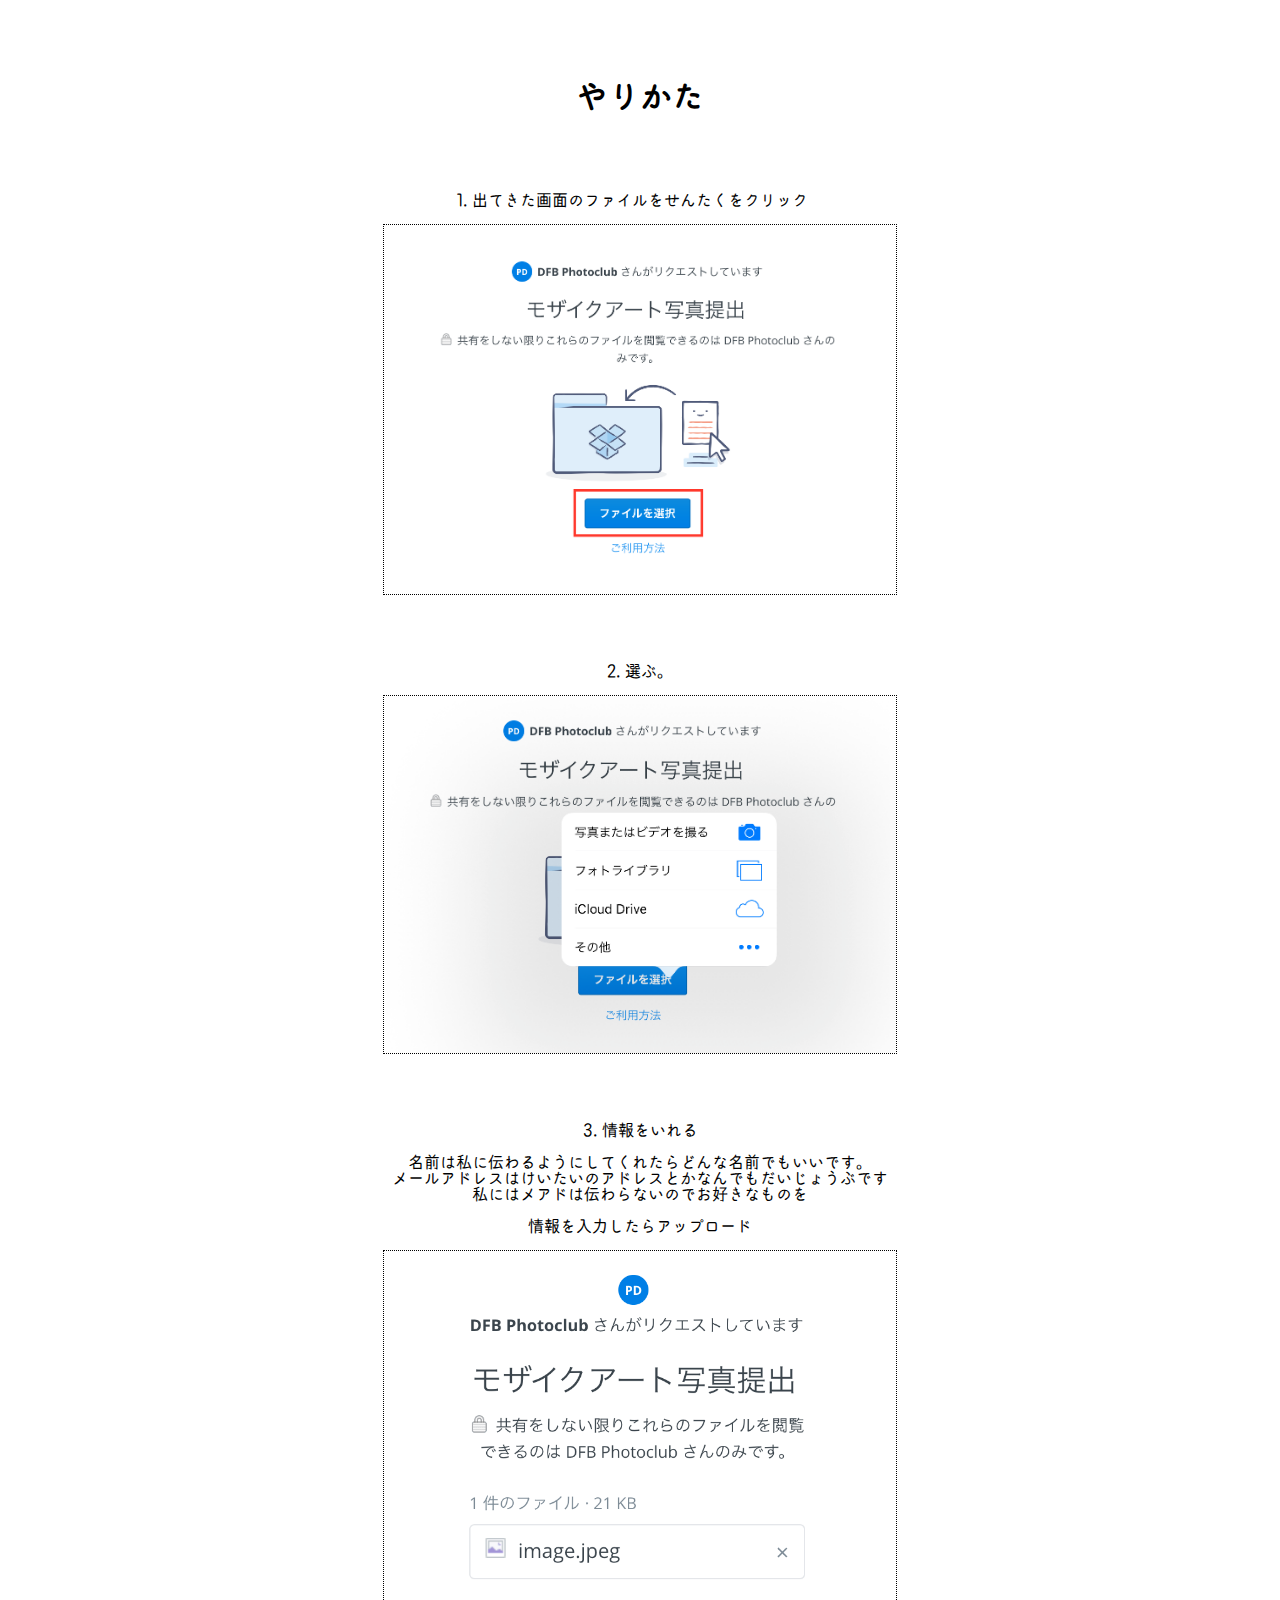
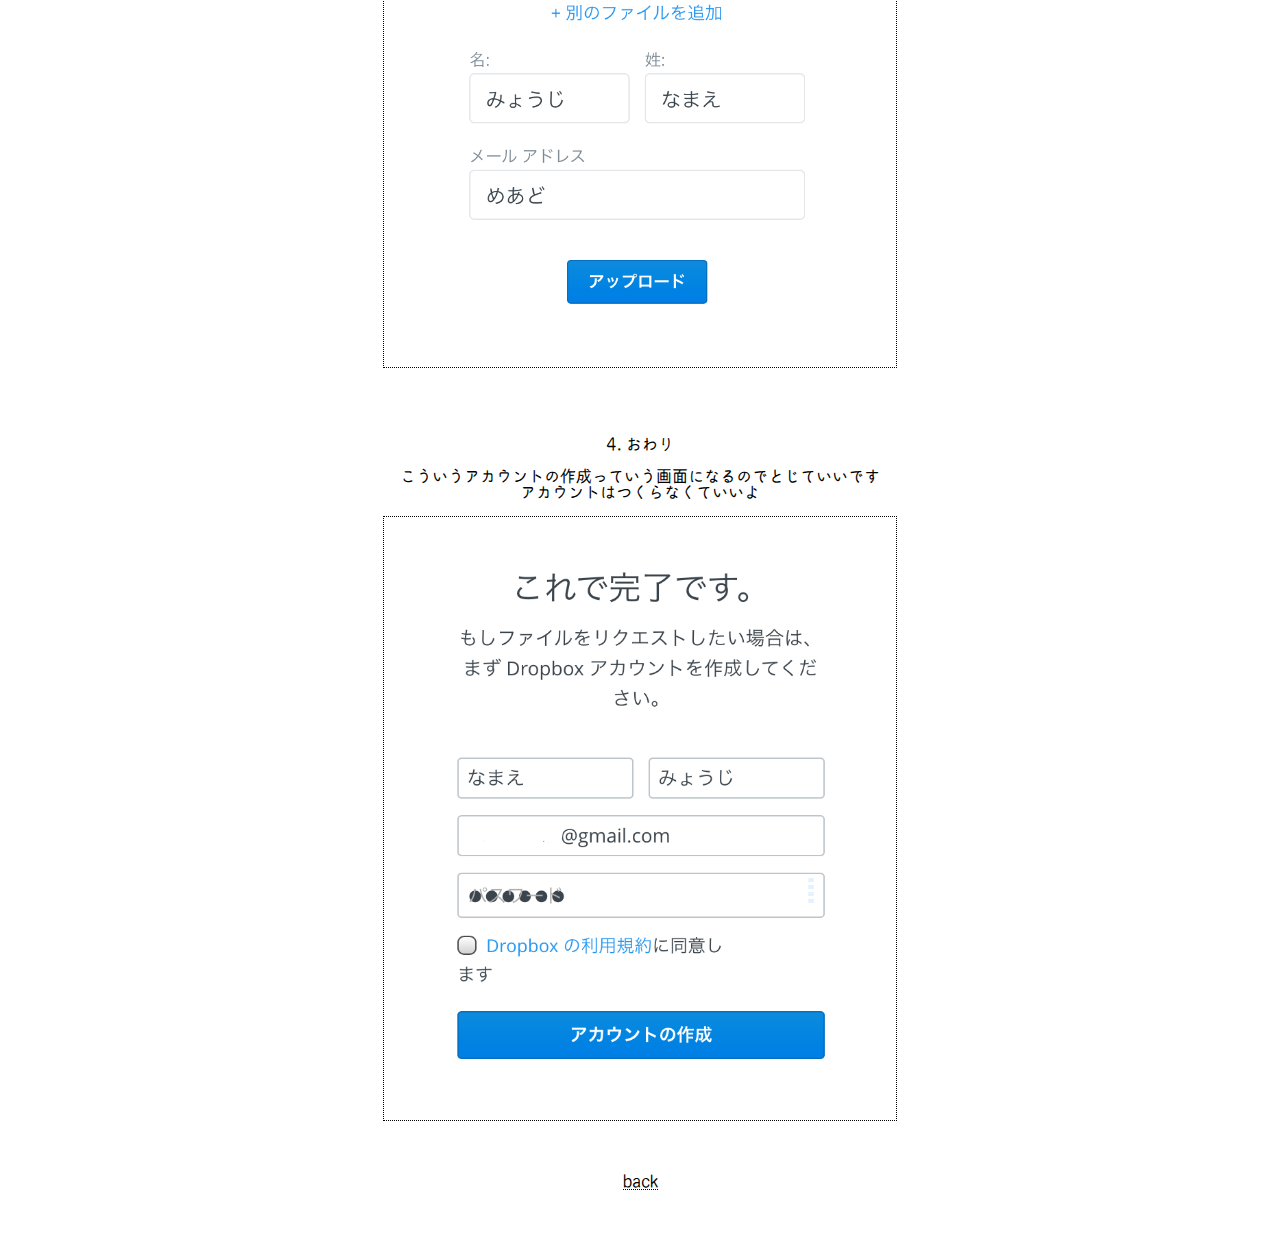
==== ex.html @ cfdd1762 "2" ====
<!DOCTYPE html>
<html lang="ja">
<head>
    <meta charset="UTF-8">
    <title>photoclub</title>
    <link rel="stylesheet" href="style.css">
</head>
<body>
    <h1 class="title">やりかた</h1>
    
    <div class="content">
    <p>1. 出てきた画面のファイルをせんたくをクリック！</p>
    <img src="./ex1.png" alt="" class="ex">
    <p>2. 選ぶ。</p>
    <img src="./ex2.png" alt="" class="ex">
    <p>3. 情報をいれる</p>
    <p>名前は私に伝わるようにしてくれたらどんな名前でもいいです。<br>
    メールアドレスはけいたいのアドレスとかなんでもだいじょうぶです<br>
    私にはメアドは伝わらないのでお好きなものを</p>
    <p>情報を入力したらアップロード</p>
    <img src="./ex3.png" alt="" class="ex">
    <p>4. おわり</p>
    <p>こういうアカウントの作成っていう画面になるのでとじていいです<br>
    アカウントはつくらなくていいよ</p>
    <img src="./ex4.png" alt="" class="ex">
    </div>
    
    <a href="./index.html" class="button">back</a>
    <p>&nbsp;</p>
</body>
</html>
---- style.css ----
body {
    width: 100%;
    height: 100%;
    margin: 0;
    text-align: center;
    font-family: 'marugame';
}

@font-face {
    font-family: 'marugame';
    src: url('./font.eot');
    src: url('./font.eot?#iefix') format('embedded-opentype'),
        url('./font.woff') format('woff'), url('./font.ttf') format('truetype');
    font-weight: normal;
    font-style: normal;
}

.button1{
    margin-right: 5px;
    margin-top: 50px;
}

h1{
    margin-top: 80px;
}

h2{
    margin-top: 50px;
}

.text {
    margin-top: 50px;
}

.img img {
    width: 60%;
}

.img {
    margin-top: 50px;
    margin-bottom: 50px;
}

.link{
    margin-bottom: 100px;
}

a{
    text-decoration: none;
    color: #000;
    border-bottom: #000 dotted 1px;
}

a:hover{
    color: #9f9f9f;
    transition: 1s;
    border-bottom: #9f9f9f dotted 1px;
}




.logh1{
    margin-bottom: 80px;
}

#box{
    width: 80%;
    margin: 0 auto;
    margin-top: 50px;
}

.logimg{
    width: 50%;
    float: left;
}

.logimg img{
    width: 100%;
}

.logtext{
    width: 40%;
    float: right;
    text-align: left;
    padding-left: 10%;
}



@media screen and (max-width: 720px) {
    
    .logh1{
    margin-bottom: 80px;
}



.logimg{
    width: 100%;
    margin: 0 auto;
}



.logtext{
    width: 100%;
    text-align: center;
}
}

.title{
    margin-bottom: 80px;
}


.ex{
    width: 40%;
    border: 1px dotted #000;
    margin-bottom: 50px;
}

.button{
    margin-bottom: 100px;
}
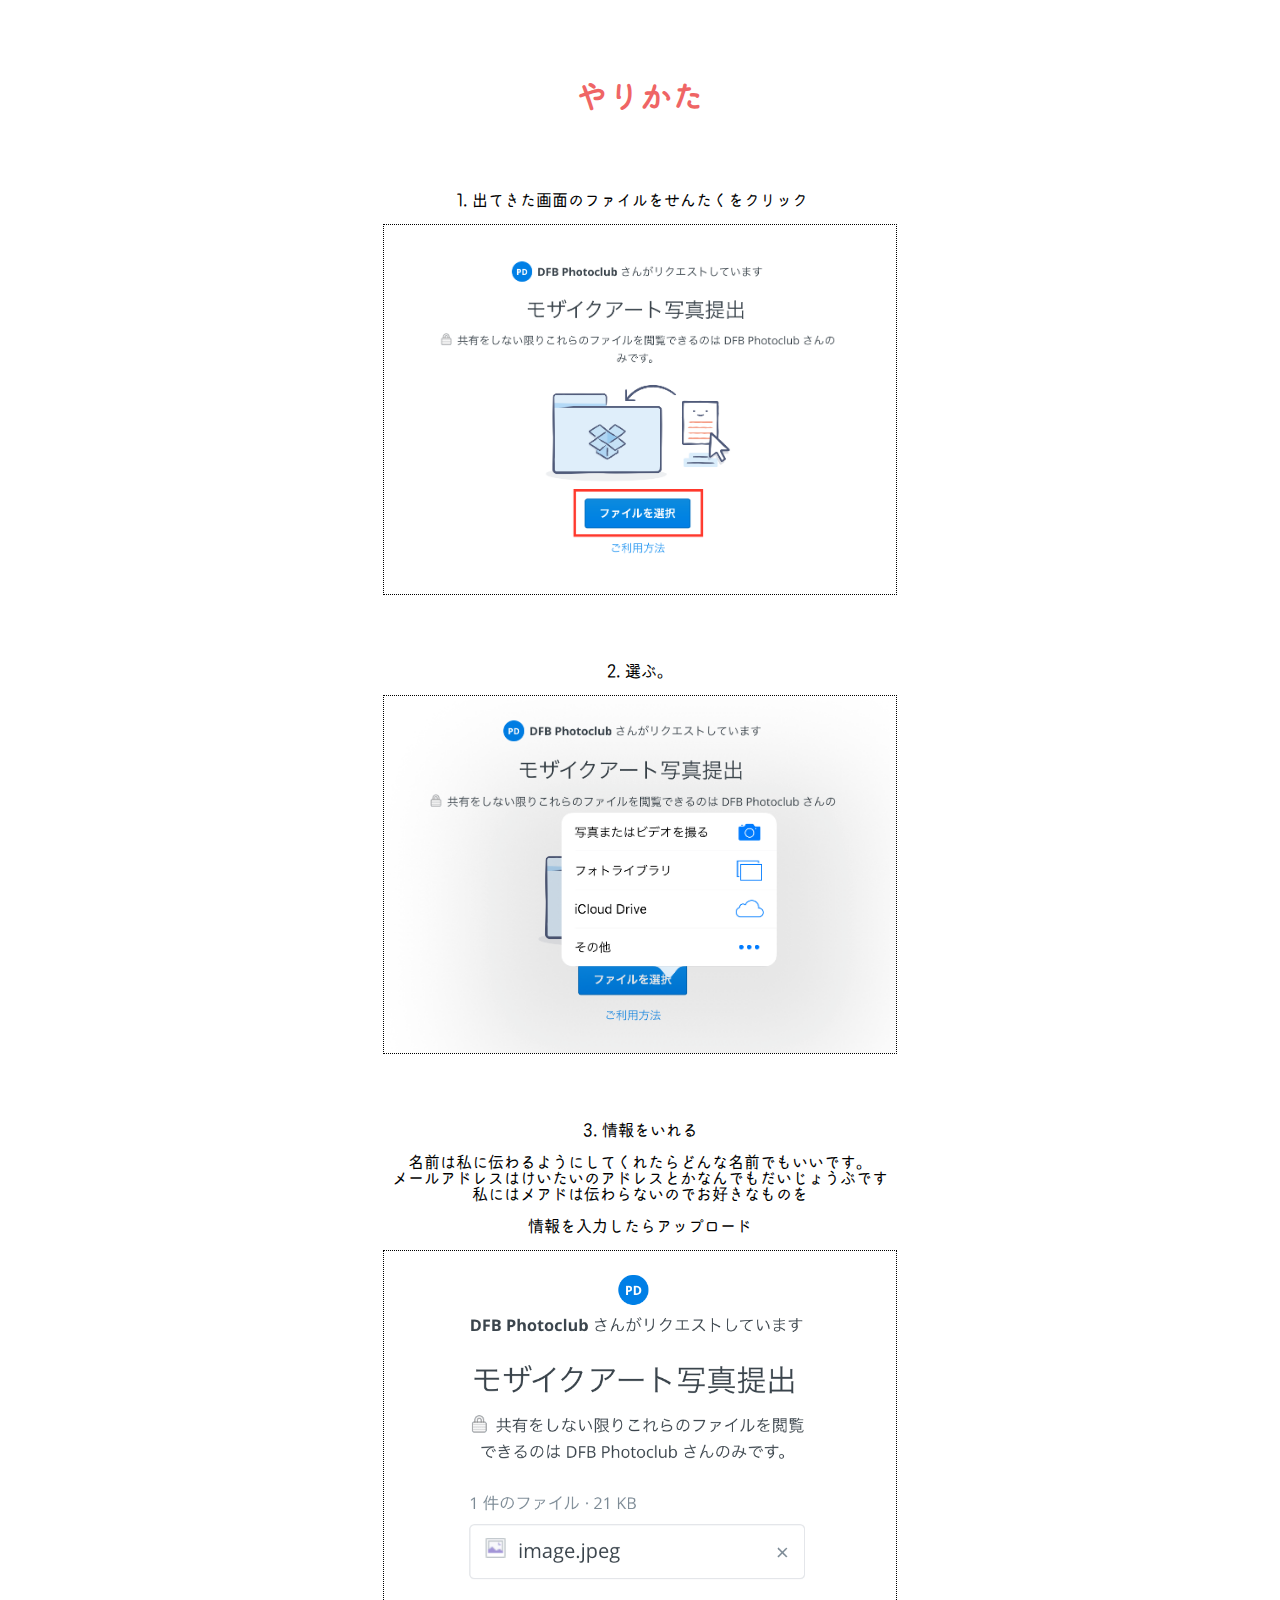
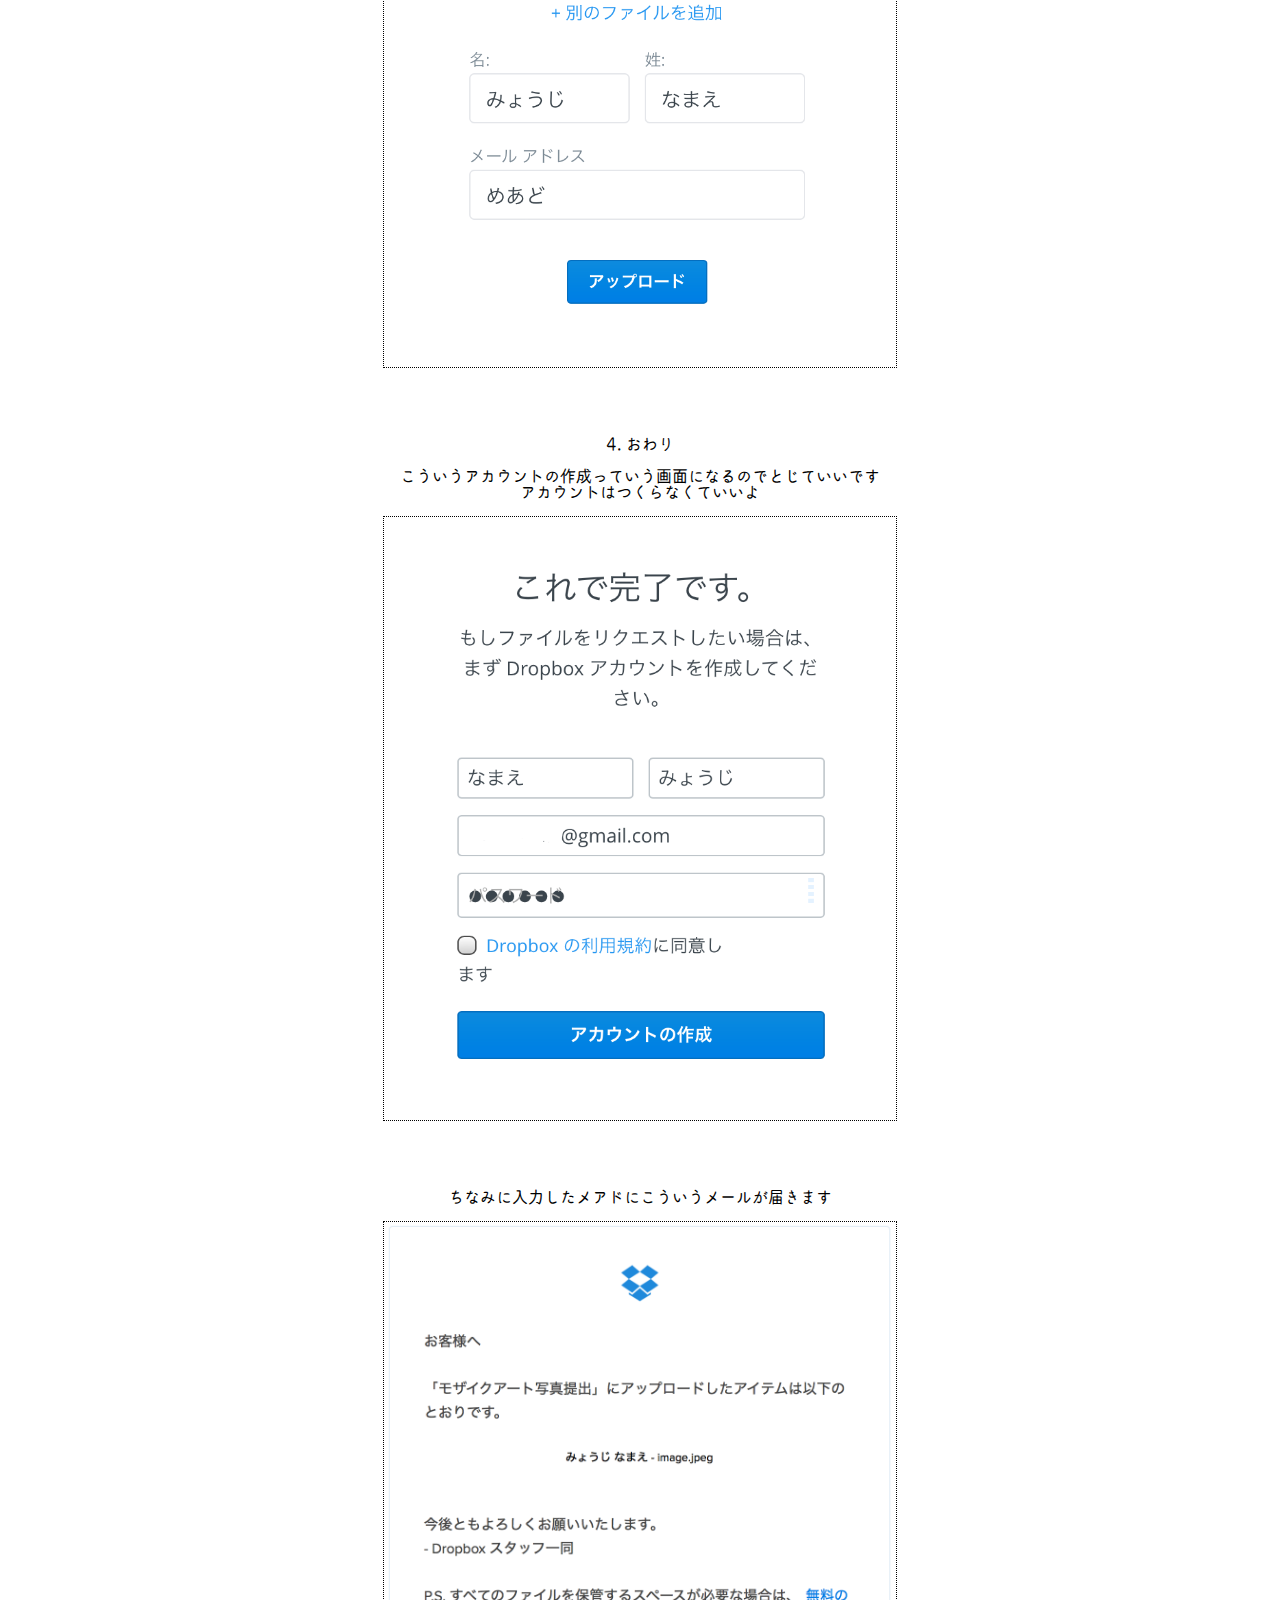
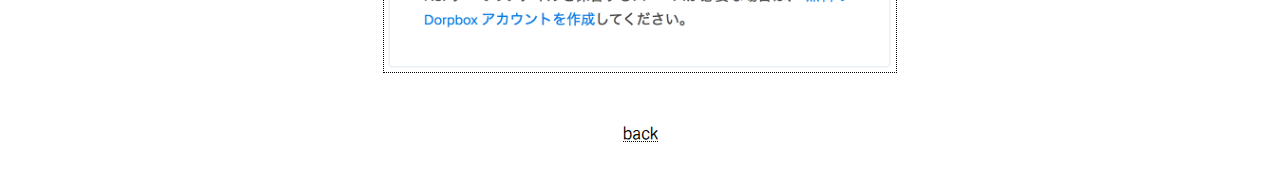
==== commit cfe0c27f: "4" ====
--- a/ex.html
+++ b/ex.html
@@ -23,6 +23,8 @@
     <p>こういうアカウントの作成っていう画面になるのでとじていいです<br>
     アカウントはつくらなくていいよ</p>
     <img src="./ex4.png" alt="" class="ex">
+    <p>ちなみに入力したメアドにこういうメールが届きます</p>
+    <img src="ex5.png" alt="" class="ex">
     </div>
     
     <a href="./index.html" class="button">back</a>
--- a/style.css
+++ b/style.css
@@ -20,12 +20,19 @@
     margin-top: 50px;
 }
 
+.link1{
+    margin: 20px;
+    margin-top: 50px;
+}
+
 h1{
     margin-top: 80px;
+    color: #ef6565;
 }
 
 h2{
     margin-top: 50px;
+    color: #ef6565;
 }
 
 .text {
@@ -49,15 +56,27 @@
     text-decoration: none;
     color: #000;
     border-bottom: #000 dotted 1px;
+    -webkit-transition: .3s;
+	-moz-transition: .3s;
+	-o-transition: .3s;
+	-ms-transition: .3s;
+    transition: .3s;
 }
 
 a:hover{
     color: #9f9f9f;
-    transition: 1s;
     border-bottom: #9f9f9f dotted 1px;
+    -webkit-transform: scale(1.2,1.2);
+	-moz-transform: scale(1.2,1.2);
+	-o-transform: scale(1.2,1.2);
+	-ms-transform: scale(1.2,1.2);
+	transform: scale(1.2,1.2);
 }
 
-
+.imgbox1{
+    margin: 20px;
+    margin-top: 50px;
+}
 
 
 .logh1{
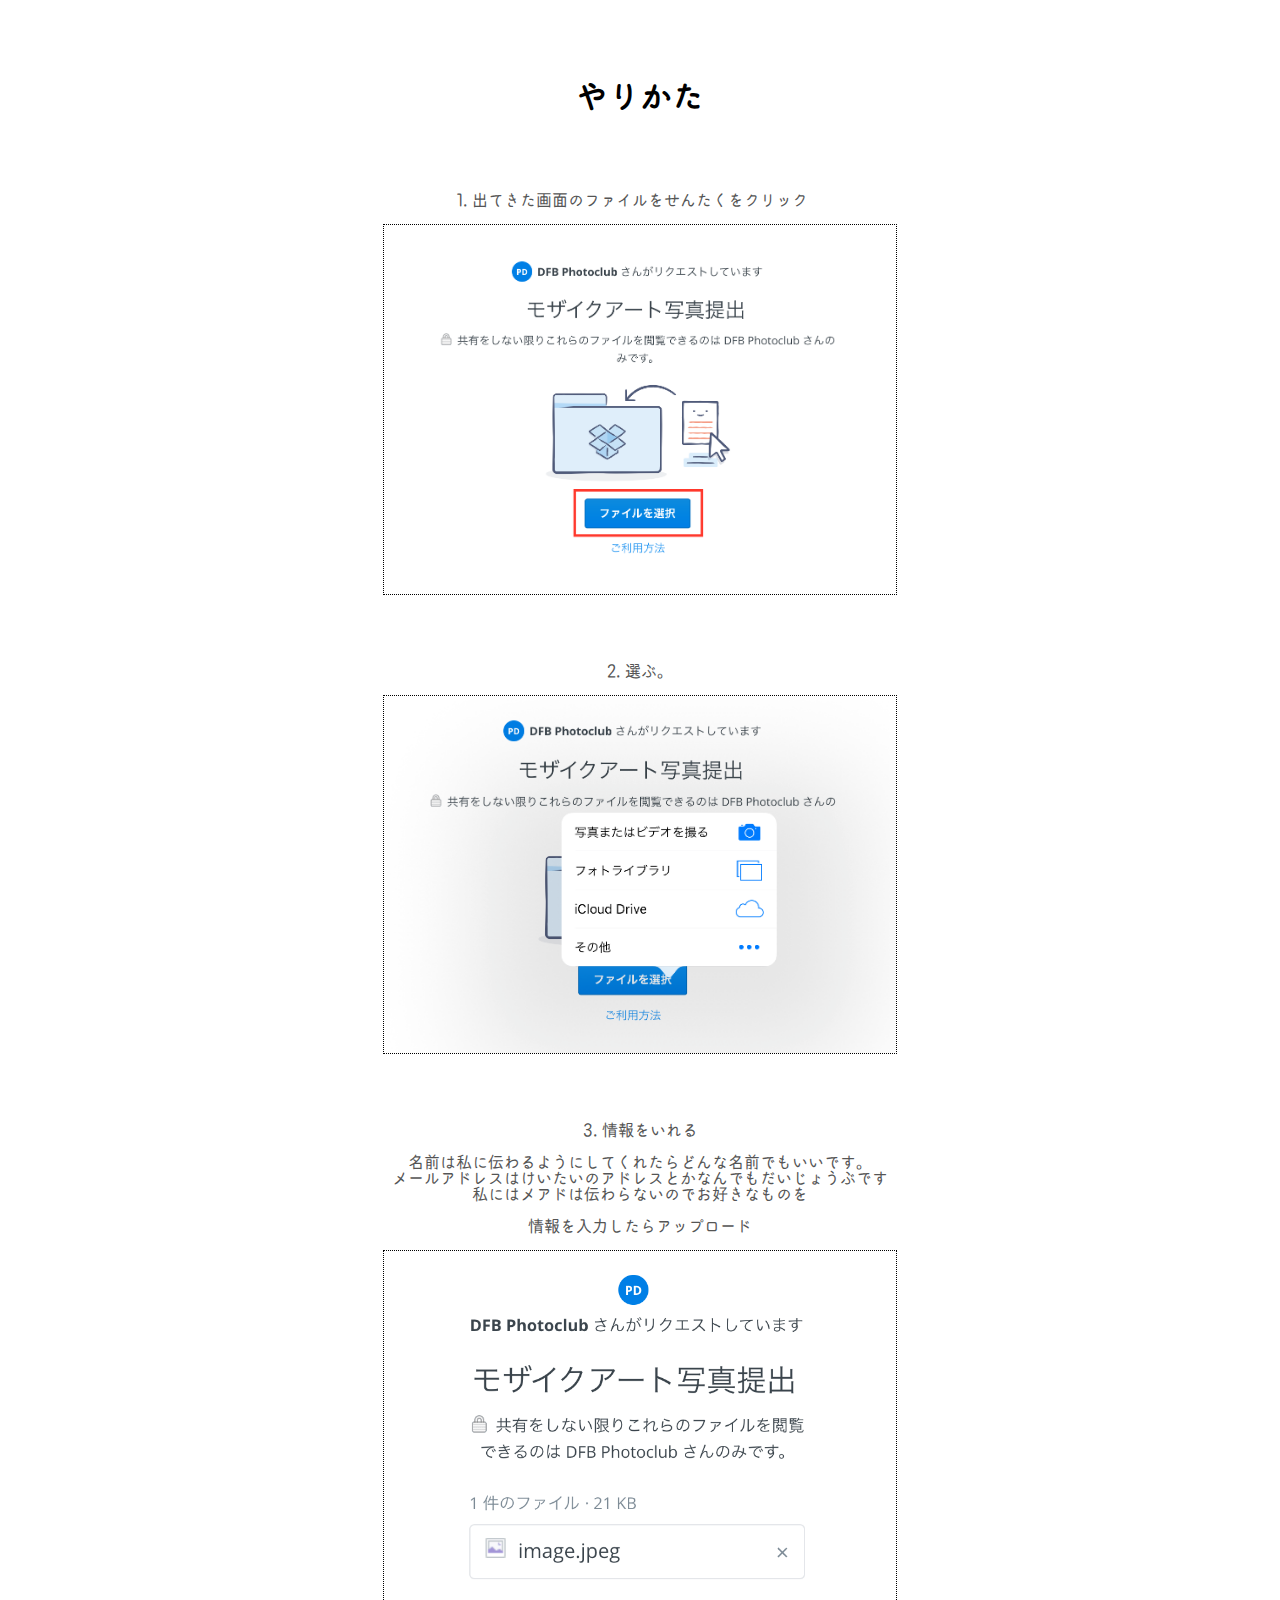
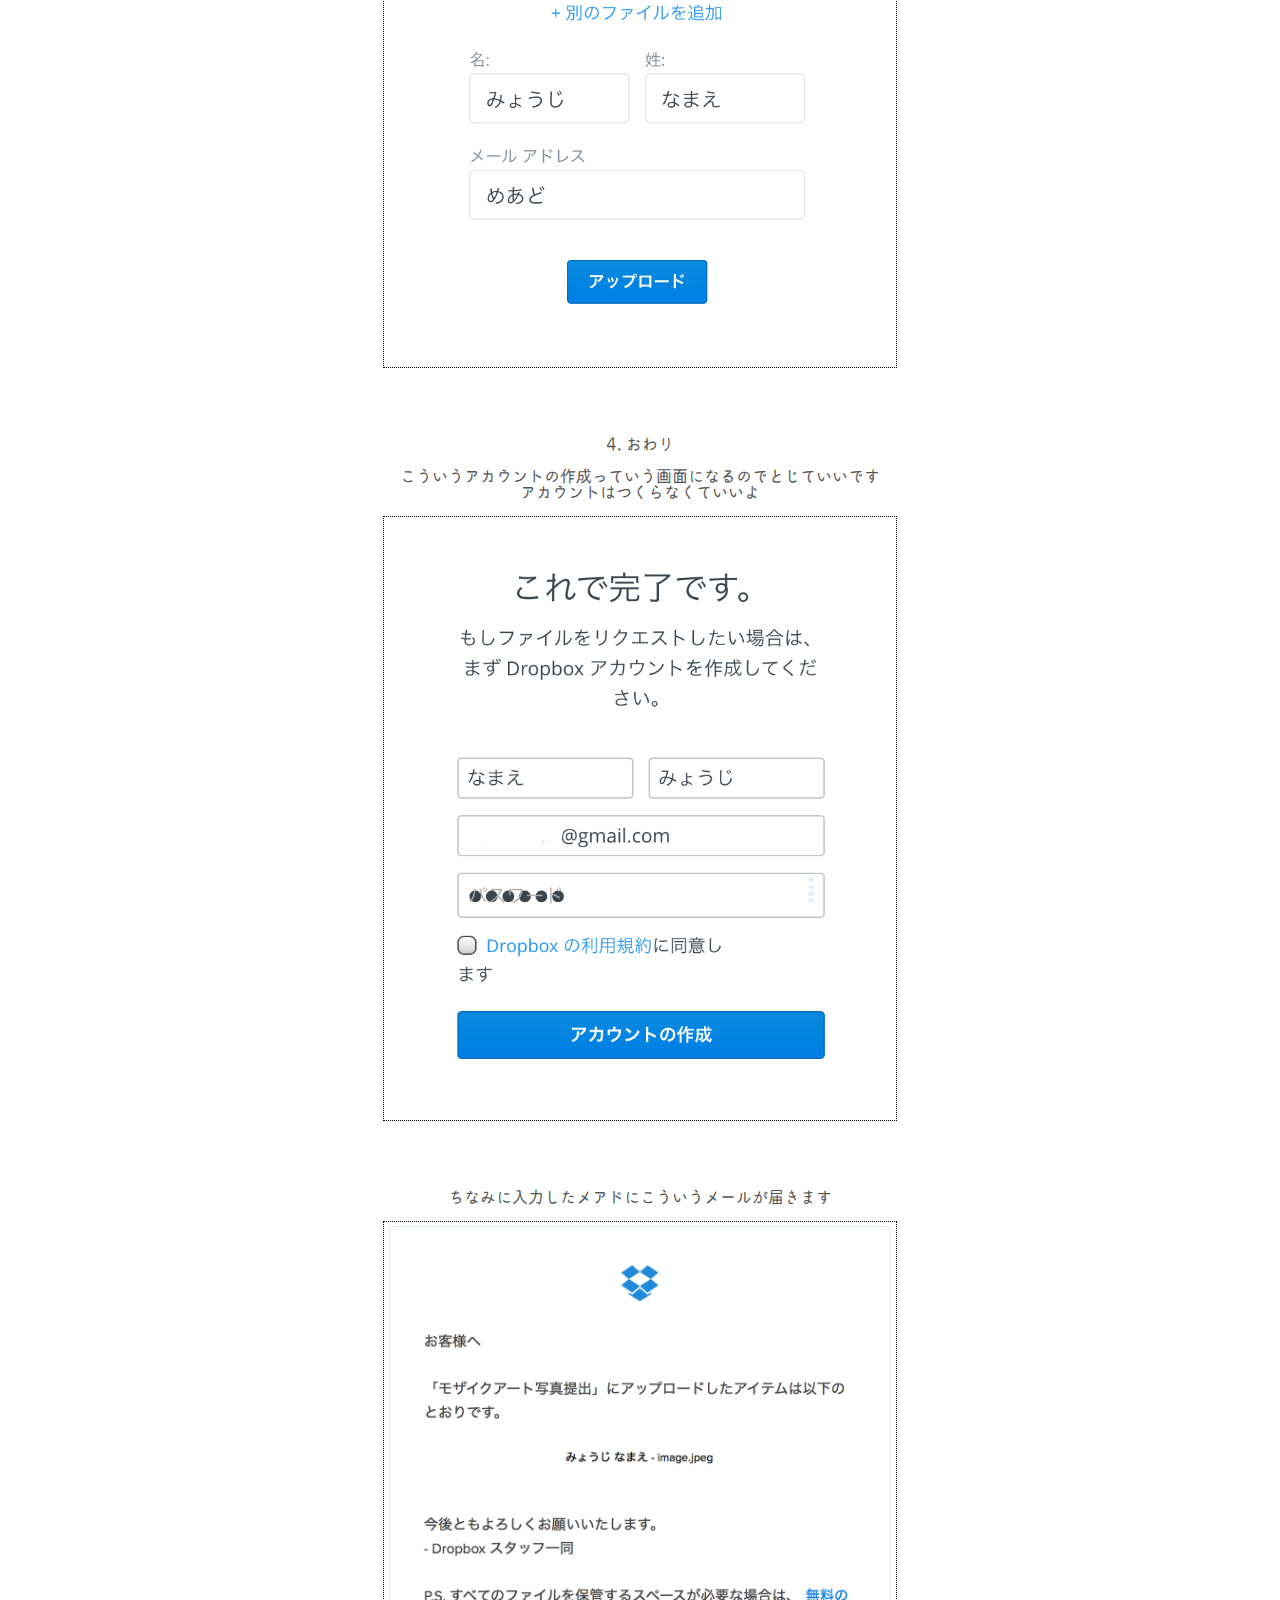
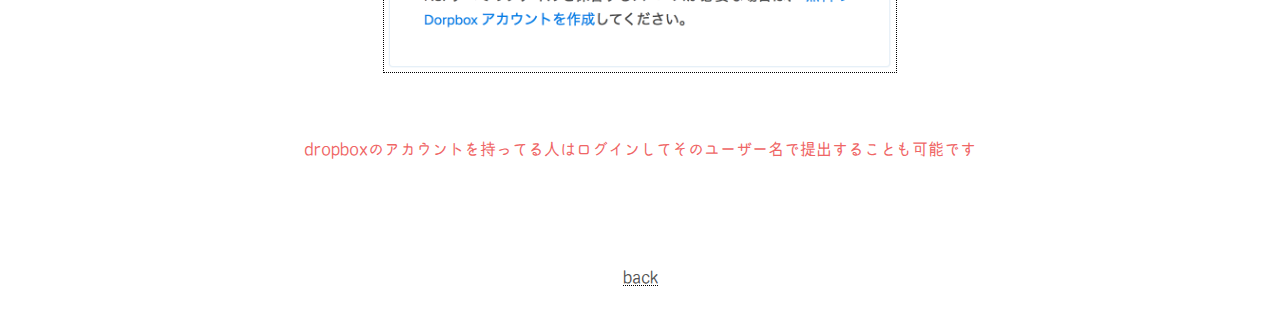
==== commit 623452d0: "5" ====
--- a/ex.html
+++ b/ex.html
@@ -25,8 +25,10 @@
     <img src="./ex4.png" alt="" class="ex">
     <p>ちなみに入力したメアドにこういうメールが届きます</p>
     <img src="ex5.png" alt="" class="ex">
+    <p class="at">dropboxのアカウントを持ってる人はログインしてそのユーザー名で提出することも可能です</p>
     </div>
-    
+    <p>&nbsp;</p>
+    <p>&nbsp;</p><p>&nbsp;</p>
     <a href="./index.html" class="button">back</a>
     <p>&nbsp;</p>
 </body>
--- a/style.css
+++ b/style.css
@@ -27,12 +27,16 @@
 
 h1{
     margin-top: 80px;
-    color: #ef6565;
+    color: #000000;
 }
 
 h2{
     margin-top: 50px;
-    color: #ef6565;
+    color: #000;
+}
+
+p{
+    color: #555555;
 }
 
 .text {
@@ -54,7 +58,7 @@
 
 a{
     text-decoration: none;
-    color: #000;
+    color: #555555;
     border-bottom: #000 dotted 1px;
     -webkit-transition: .3s;
 	-moz-transition: .3s;
@@ -139,6 +143,10 @@
     margin-bottom: 50px;
 }
 
+.at{
+    color: #ef6565;
+}
+
 .button{
     margin-bottom: 100px;
 }